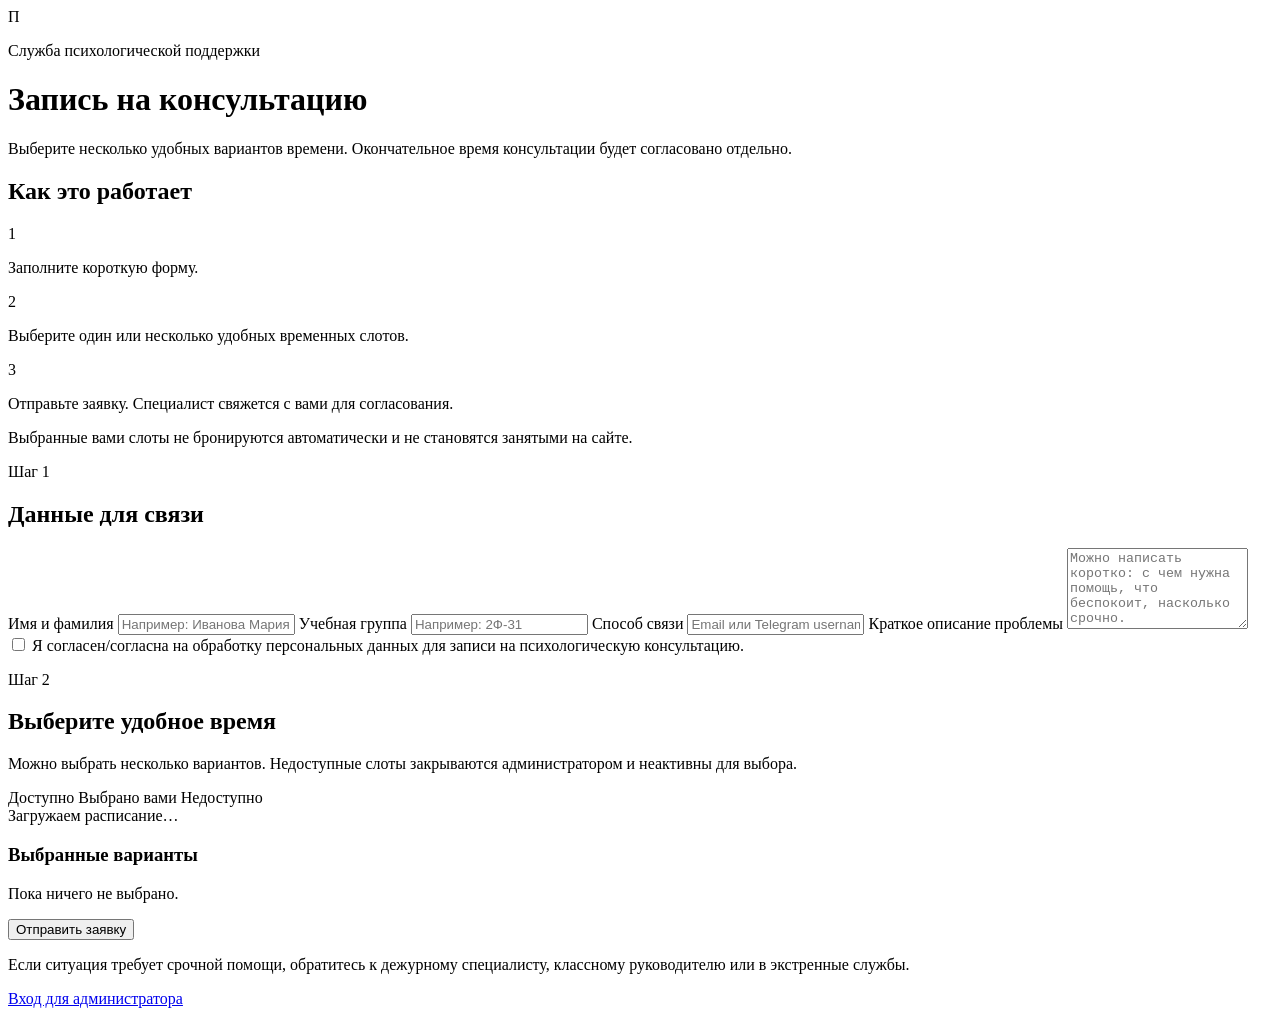
==== index.html @ 7b4ca80e "Create index.html" ====
<!doctype html>
<html lang="ru">
<head>
  <meta charset="utf-8" />
  <meta name="viewport" content="width=device-width, initial-scale=1" />

  <title>Запись на психологическую консультацию</title>

  <link rel="stylesheet" href="style.css" />
</head>

<body>
  <div class="page">
    <header class="site-header">
      <div class="brand">
        <div class="brand-mark">
          <span>П</span>
        </div>

        <div class="brand-text">
          <p class="eyebrow">Служба психологической поддержки</p>
          <h1>Запись на консультацию</h1>
        </div>
      </div>

      <p class="header-note">
        Выберите несколько удобных вариантов времени. Окончательное время консультации будет согласовано отдельно.
      </p>
    </header>

    <main>
      <section class="card intro-card">
        <h2>Как это работает</h2>

        <div class="steps">
          <div class="step">
            <span class="step-number">1</span>
            <p>Заполните короткую форму.</p>
          </div>

          <div class="step">
            <span class="step-number">2</span>
            <p>Выберите один или несколько удобных временных слотов.</p>
          </div>

          <div class="step">
            <span class="step-number">3</span>
            <p>Отправьте заявку. Специалист свяжется с вами для согласования.</p>
          </div>
        </div>

        <p class="soft-warning">
          Выбранные вами слоты не бронируются автоматически и не становятся занятыми на сайте.
        </p>
      </section>

      <form id="consultForm" class="card form-card">
        <div class="section-heading">
          <p class="eyebrow">Шаг 1</p>
          <h2>Данные для связи</h2>
        </div>

        <div class="form-grid">
          <label class="field">
            <span>Имя и фамилия</span>
            <input
              id="fullName"
              name="fullName"
              type="text"
              placeholder="Например: Иванова Мария"
              autocomplete="name"
              required
            />
          </label>

          <label class="field">
            <span>Учебная группа</span>
            <input
              id="group"
              name="group"
              type="text"
              placeholder="Например: 2Ф-31"
              required
            />
          </label>

          <label class="field field-wide">
            <span>Способ связи</span>
            <input
              id="contact"
              name="contact"
              type="text"
              placeholder="Email или Telegram username"
              required
            />
          </label>

          <label class="field field-wide">
            <span>Краткое описание проблемы</span>
            <textarea
              id="problem"
              name="problem"
              rows="5"
              placeholder="Можно написать коротко: с чем нужна помощь, что беспокоит, насколько срочно."
              required
            ></textarea>
          </label>
        </div>

        <label class="consent">
          <input id="consent" name="consent" type="checkbox" required />
          <span>
            Я согласен/согласна на обработку персональных данных для записи на психологическую консультацию.
          </span>
        </label>

        <div class="section-heading schedule-heading">
          <p class="eyebrow">Шаг 2</p>
          <h2>Выберите удобное время</h2>
          <p>
            Можно выбрать несколько вариантов. Недоступные слоты закрываются администратором и неактивны для выбора.
          </p>
        </div>

        <div class="legend">
          <span><i class="legend-dot free"></i> Доступно</span>
          <span><i class="legend-dot selected"></i> Выбрано вами</span>
          <span><i class="legend-dot closed"></i> Недоступно</span>
        </div>

        <div id="scheduleStatus" class="status-line">
          Загружаем расписание…
        </div>

        <div class="schedule-wrap">
          <div id="scheduleGrid" class="schedule-grid" aria-label="Расписание консультаций">
            <!-- Расписание создаётся автоматически через app.js -->
          </div>
        </div>

        <div class="selected-box">
          <h3>Выбранные варианты</h3>
          <p id="selectedSummary">Пока ничего не выбрано.</p>
        </div>

        <div id="statusMessage" class="message" hidden></div>

        <div class="actions">
          <button id="submitButton" class="primary-button" type="submit">
            Отправить заявку
          </button>
        </div>
      </form>
    </main>

    <footer class="site-footer">
      <p>
        Если ситуация требует срочной помощи, обратитесь к дежурному специалисту, классному руководителю или в экстренные службы.
      </p>

      <a href="admin.html">Вход для администратора</a>
    </footer>
  </div>

  <script src="config.js"></script>
  <script src="app.js"></script>
</body>
</html>
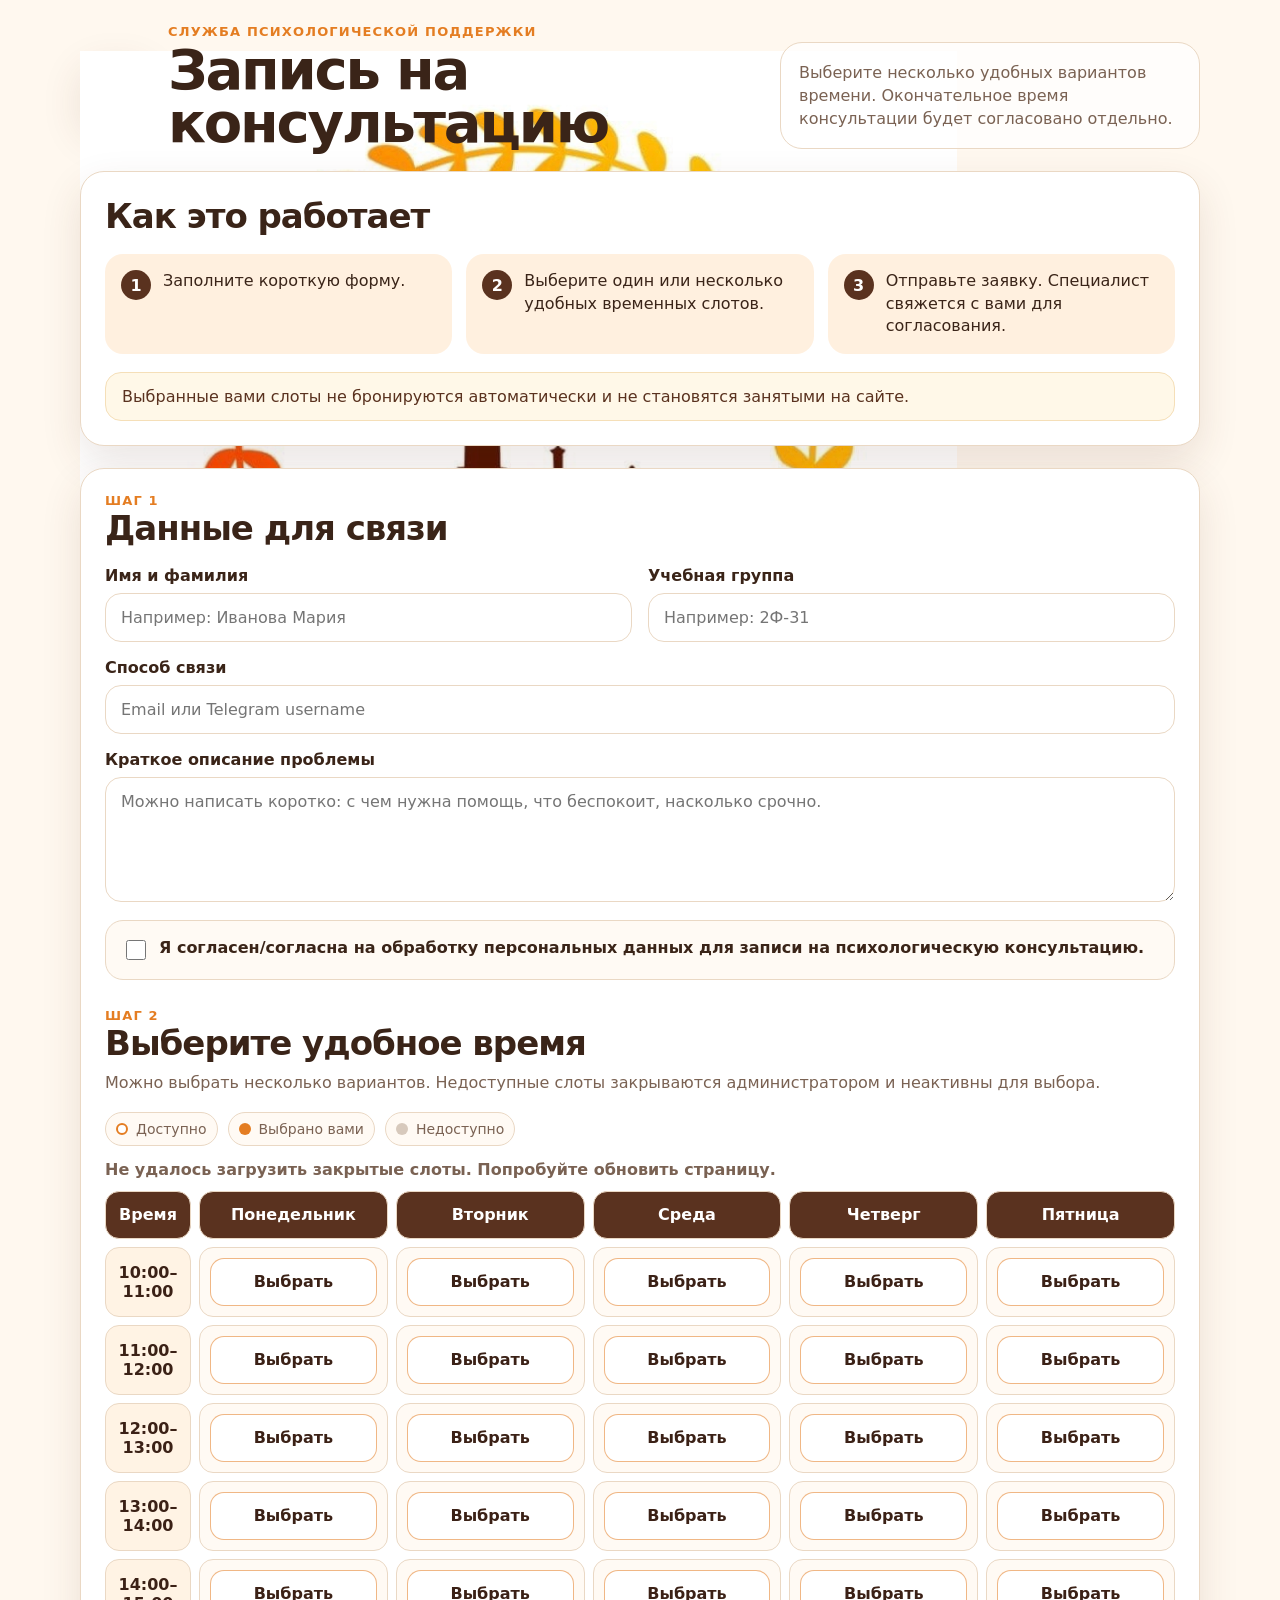
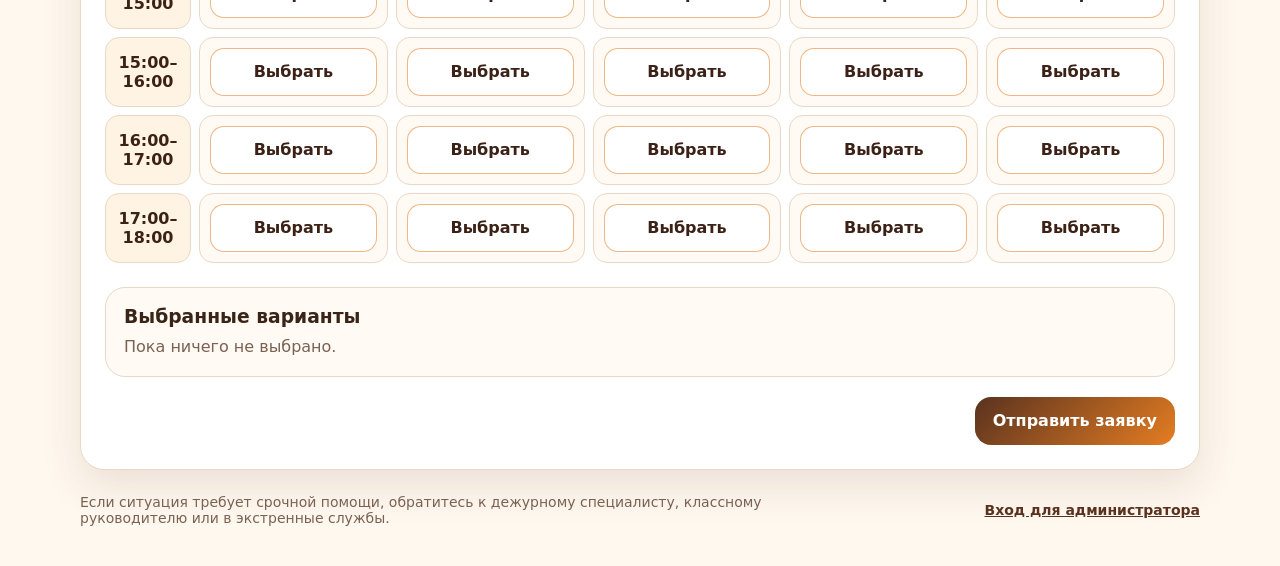
==== commit 62416628: "Update index.html" ====
--- a/index.html
+++ b/index.html
@@ -13,9 +13,9 @@
   <div class="page">
     <header class="site-header">
       <div class="brand">
-        <div class="brand-mark">
-          <span>П</span>
-        </div>
+        <div class="brand-mark logo-mark">
+  <img src="logo.png" alt="Логотип" />
+</div>
 
         <div class="brand-text">
           <p class="eyebrow">Служба психологической поддержки</p>
--- a/style.css
+++ b/style.css
@@ -0,0 +1,555 @@
+:root {
+  --bg: #fff8ef;
+  --card: #ffffff;
+  --text: #3a2418;
+  --muted: #7a6253;
+  --line: #ead8c4;
+  --brown: #5a321f;
+  --brown-dark: #3b2116;
+  --orange: #e47d22;
+  --yellow: #f5b83c;
+  --orange-soft: #fff0df;
+  --green: #2f8f5b;
+  --red: #b84a3a;
+  --shadow: 0 16px 40px rgba(90, 50, 31, 0.12);
+}
+
+* {
+  box-sizing: border-box;
+}
+
+body {
+  margin: 0;
+  font-family: system-ui, -apple-system, BlinkMacSystemFont, "Segoe UI", sans-serif;
+  background: var(--bg);
+  color: var(--text);
+}
+
+button,
+input,
+textarea {
+  font: inherit;
+}
+
+button {
+  cursor: pointer;
+}
+
+a {
+  color: var(--brown);
+  font-weight: 700;
+}
+
+.page {
+  width: min(1120px, calc(100% - 28px));
+  margin: 0 auto;
+  padding: 24px 0 40px;
+}
+
+.site-header {
+  display: grid;
+  grid-template-columns: 1fr minmax(260px, 420px);
+  gap: 24px;
+  align-items: end;
+  margin-bottom: 22px;
+}
+
+.brand {
+  display: flex;
+  align-items: center;
+  gap: 16px;
+}
+
+.brand-mark {
+  width: 72px;
+  height: 72px;
+  border-radius: 22px;
+  display: grid;
+  place-items: center;
+  background: linear-gradient(135deg, var(--yellow), var(--orange));
+  color: var(--brown-dark);
+  font-size: 34px;
+  font-weight: 900;
+  box-shadow: var(--shadow);
+}
+
+.brand-text h1 {
+  margin: 4px 0 0;
+  font-size: clamp(32px, 5vw, 56px);
+  line-height: 0.95;
+  letter-spacing: -0.04em;
+}
+
+.eyebrow {
+  margin: 0;
+  color: var(--orange);
+  font-size: 13px;
+  font-weight: 800;
+  text-transform: uppercase;
+  letter-spacing: 0.09em;
+}
+
+.header-note {
+  margin: 0;
+  padding: 18px;
+  border: 1px solid var(--line);
+  border-radius: 22px;
+  background: rgba(255, 255, 255, 0.75);
+  color: var(--muted);
+  line-height: 1.45;
+}
+
+main {
+  display: grid;
+  gap: 22px;
+}
+
+.card {
+  background: var(--card);
+  border: 1px solid var(--line);
+  border-radius: 24px;
+  box-shadow: var(--shadow);
+  padding: 24px;
+}
+
+.card h2 {
+  margin: 0;
+  font-size: clamp(24px, 3vw, 34px);
+  letter-spacing: -0.03em;
+}
+
+.steps {
+  display: grid;
+  grid-template-columns: repeat(3, 1fr);
+  gap: 14px;
+  margin-top: 18px;
+}
+
+.step {
+  display: flex;
+  gap: 12px;
+  padding: 16px;
+  border-radius: 18px;
+  background: var(--orange-soft);
+}
+
+.step p {
+  margin: 0;
+  line-height: 1.4;
+}
+
+.step-number {
+  width: 30px;
+  height: 30px;
+  flex: 0 0 30px;
+  display: grid;
+  place-items: center;
+  border-radius: 50%;
+  background: var(--brown);
+  color: #fff;
+  font-weight: 800;
+}
+
+.soft-warning {
+  margin: 18px 0 0;
+  padding: 14px 16px;
+  border-radius: 16px;
+  background: #fff8e8;
+  border: 1px solid #f5dfb8;
+  color: var(--brown);
+}
+
+.section-heading {
+  margin-bottom: 18px;
+}
+
+.section-heading p:not(.eyebrow) {
+  margin: 8px 0 0;
+  color: var(--muted);
+  line-height: 1.45;
+}
+
+.form-grid {
+  display: grid;
+  grid-template-columns: repeat(2, 1fr);
+  gap: 16px;
+}
+
+.field {
+  display: grid;
+  gap: 8px;
+}
+
+.field-wide {
+  grid-column: 1 / -1;
+}
+
+.field span,
+.consent span {
+  font-weight: 700;
+}
+
+input,
+textarea {
+  width: 100%;
+  border: 1px solid var(--line);
+  border-radius: 16px;
+  background: #fff;
+  color: var(--text);
+  padding: 14px 15px;
+  outline: none;
+}
+
+textarea {
+  min-height: 120px;
+  resize: vertical;
+}
+
+input:focus,
+textarea:focus {
+  border-color: var(--orange);
+  box-shadow: 0 0 0 4px rgba(228, 125, 34, 0.14);
+}
+
+.consent {
+  display: flex;
+  align-items: flex-start;
+  gap: 10px;
+  margin-top: 18px;
+  padding: 16px;
+  border-radius: 18px;
+  background: #fffaf4;
+  border: 1px solid var(--line);
+  line-height: 1.4;
+}
+
+.consent input {
+  width: 20px;
+  height: 20px;
+  flex: 0 0 20px;
+  accent-color: var(--orange);
+}
+
+.schedule-heading {
+  margin-top: 28px;
+}
+
+.legend {
+  display: flex;
+  flex-wrap: wrap;
+  gap: 10px;
+  margin-bottom: 14px;
+}
+
+.legend span {
+  display: inline-flex;
+  align-items: center;
+  gap: 8px;
+  padding: 8px 10px;
+  border-radius: 999px;
+  background: #fffaf4;
+  border: 1px solid var(--line);
+  color: var(--muted);
+  font-size: 14px;
+}
+
+.legend-dot {
+  width: 12px;
+  height: 12px;
+  border-radius: 50%;
+  display: inline-block;
+}
+
+.legend-dot.free {
+  background: #fff;
+  border: 2px solid var(--orange);
+}
+
+.legend-dot.selected {
+  background: var(--orange);
+}
+
+.legend-dot.closed {
+  background: #d7c9bc;
+}
+
+.status-line {
+  margin-bottom: 12px;
+  color: var(--muted);
+  font-weight: 650;
+}
+
+.schedule-wrap {
+  width: 100%;
+  overflow-x: auto;
+  padding-bottom: 6px;
+}
+
+.schedule-grid {
+  min-width: 780px;
+  display: grid;
+  grid-template-columns: 86px repeat(5, minmax(126px, 1fr));
+  gap: 8px;
+}
+
+.schedule-cell {
+  min-height: 48px;
+  display: grid;
+  place-items: center;
+  text-align: center;
+  padding: 10px;
+  border-radius: 14px;
+  border: 1px solid var(--line);
+  background: #fffaf4;
+}
+
+.schedule-cell.header {
+  background: var(--brown);
+  color: #fff;
+  font-weight: 800;
+}
+
+.schedule-cell.time {
+  background: #fff3e4;
+  color: var(--brown-dark);
+  font-weight: 800;
+}
+
+.slot-button {
+  width: 100%;
+  min-height: 48px;
+  border-radius: 14px;
+  border: 1px solid rgba(228, 125, 34, 0.55);
+  background: #fff;
+  color: var(--brown-dark);
+  font-weight: 800;
+}
+
+.slot-button.selected {
+  background: linear-gradient(135deg, var(--orange), var(--yellow));
+  border-color: transparent;
+}
+
+.slot-button.closed,
+.slot-button:disabled {
+  background: #e7ded5;
+  border-color: #d7c9bc;
+  color: #8a7b70;
+  cursor: not-allowed;
+  text-decoration: line-through;
+}
+
+.selected-box {
+  margin-top: 18px;
+  padding: 18px;
+  border-radius: 20px;
+  border: 1px solid var(--line);
+  background: #fffaf4;
+}
+
+.selected-box h3 {
+  margin: 0 0 8px;
+}
+
+.selected-box p {
+  margin: 0;
+  color: var(--muted);
+  line-height: 1.45;
+}
+
+.message {
+  margin-top: 18px;
+  padding: 16px;
+  border-radius: 18px;
+  line-height: 1.45;
+  font-weight: 700;
+}
+
+.message.success {
+  background: rgba(47, 143, 91, 0.12);
+  color: #236b45;
+  border: 1px solid rgba(47, 143, 91, 0.28);
+}
+
+.message.error {
+  background: rgba(184, 74, 58, 0.12);
+  color: #8c3328;
+  border: 1px solid rgba(184, 74, 58, 0.28);
+}
+
+.actions {
+  display: flex;
+  justify-content: flex-end;
+  margin-top: 20px;
+}
+
+.primary-button,
+.secondary-button,
+.danger-button {
+  border: 0;
+  border-radius: 16px;
+  min-height: 48px;
+  padding: 13px 18px;
+  font-weight: 900;
+}
+
+.primary-button {
+  background: linear-gradient(135deg, var(--brown), var(--orange));
+  color: #fff;
+}
+
+.secondary-button {
+  background: #fff3e4;
+  color: var(--brown-dark);
+  border: 1px solid var(--line);
+}
+
+.danger-button {
+  background: #f5e1dc;
+  color: #8c3328;
+}
+
+.site-footer {
+  display: flex;
+  justify-content: space-between;
+  gap: 16px;
+  align-items: center;
+  margin-top: 24px;
+  color: var(--muted);
+  font-size: 14px;
+}
+
+.site-footer p {
+  margin: 0;
+  max-width: 760px;
+}
+
+.admin-page .site-header {
+  grid-template-columns: 1fr;
+}
+
+.admin-layout {
+  display: grid;
+  gap: 22px;
+}
+
+.admin-card {
+  background: var(--card);
+  border: 1px solid var(--line);
+  border-radius: 24px;
+  box-shadow: var(--shadow);
+  padding: 24px;
+}
+
+.admin-login {
+  display: grid;
+  gap: 14px;
+  max-width: 520px;
+}
+
+.admin-toolbar {
+  display: flex;
+  flex-wrap: wrap;
+  gap: 10px;
+  justify-content: space-between;
+  align-items: center;
+  margin-bottom: 18px;
+}
+
+.admin-toolbar p {
+  margin: 0;
+  color: var(--muted);
+}
+
+.admin-slot {
+  display: grid;
+  gap: 8px;
+  padding: 10px;
+  border-radius: 14px;
+  background: #fffaf4;
+  border: 1px solid var(--line);
+}
+
+.admin-slot-title {
+  font-weight: 900;
+}
+
+.admin-slot-actions {
+  display: flex;
+  gap: 8px;
+}
+
+.admin-slot-actions button {
+  flex: 1;
+  min-height: 40px;
+  border-radius: 12px;
+  border: 0;
+  font-weight: 800;
+}
+
+.admin-slot-actions .close {
+  background: #f5e1dc;
+  color: #8c3328;
+}
+
+.admin-slot-actions .open {
+  background: rgba(47, 143, 91, 0.12);
+  color: #236b45;
+}
+
+.admin-slot.closed {
+  background: #e7ded5;
+  color: #8a7b70;
+}
+
+.hidden {
+  display: none !important;
+}
+
+@media (max-width: 860px) {
+  .page {
+    width: min(100% - 24px, 1120px);
+    padding-top: 18px;
+  }
+
+  .site-header {
+    grid-template-columns: 1fr;
+  }
+
+  .brand-mark {
+    width: 58px;
+    height: 58px;
+    font-size: 26px;
+    border-radius: 18px;
+  }
+
+  .steps,
+  .form-grid {
+    grid-template-columns: 1fr;
+  }
+
+  .card,
+  .admin-card {
+    padding: 18px;
+  }
+
+  .schedule-grid {
+    min-width: 700px;
+    grid-template-columns: 76px repeat(5, minmax(118px, 1fr));
+    gap: 6px;
+  }
+
+  .actions {
+    justify-content: stretch;
+  }
+
+  .primary-button,
+  .secondary-button,
+  .danger-button {
+    width: 100%;
+  }
+
+  .site-footer {
+    display: grid;
+  }
+}
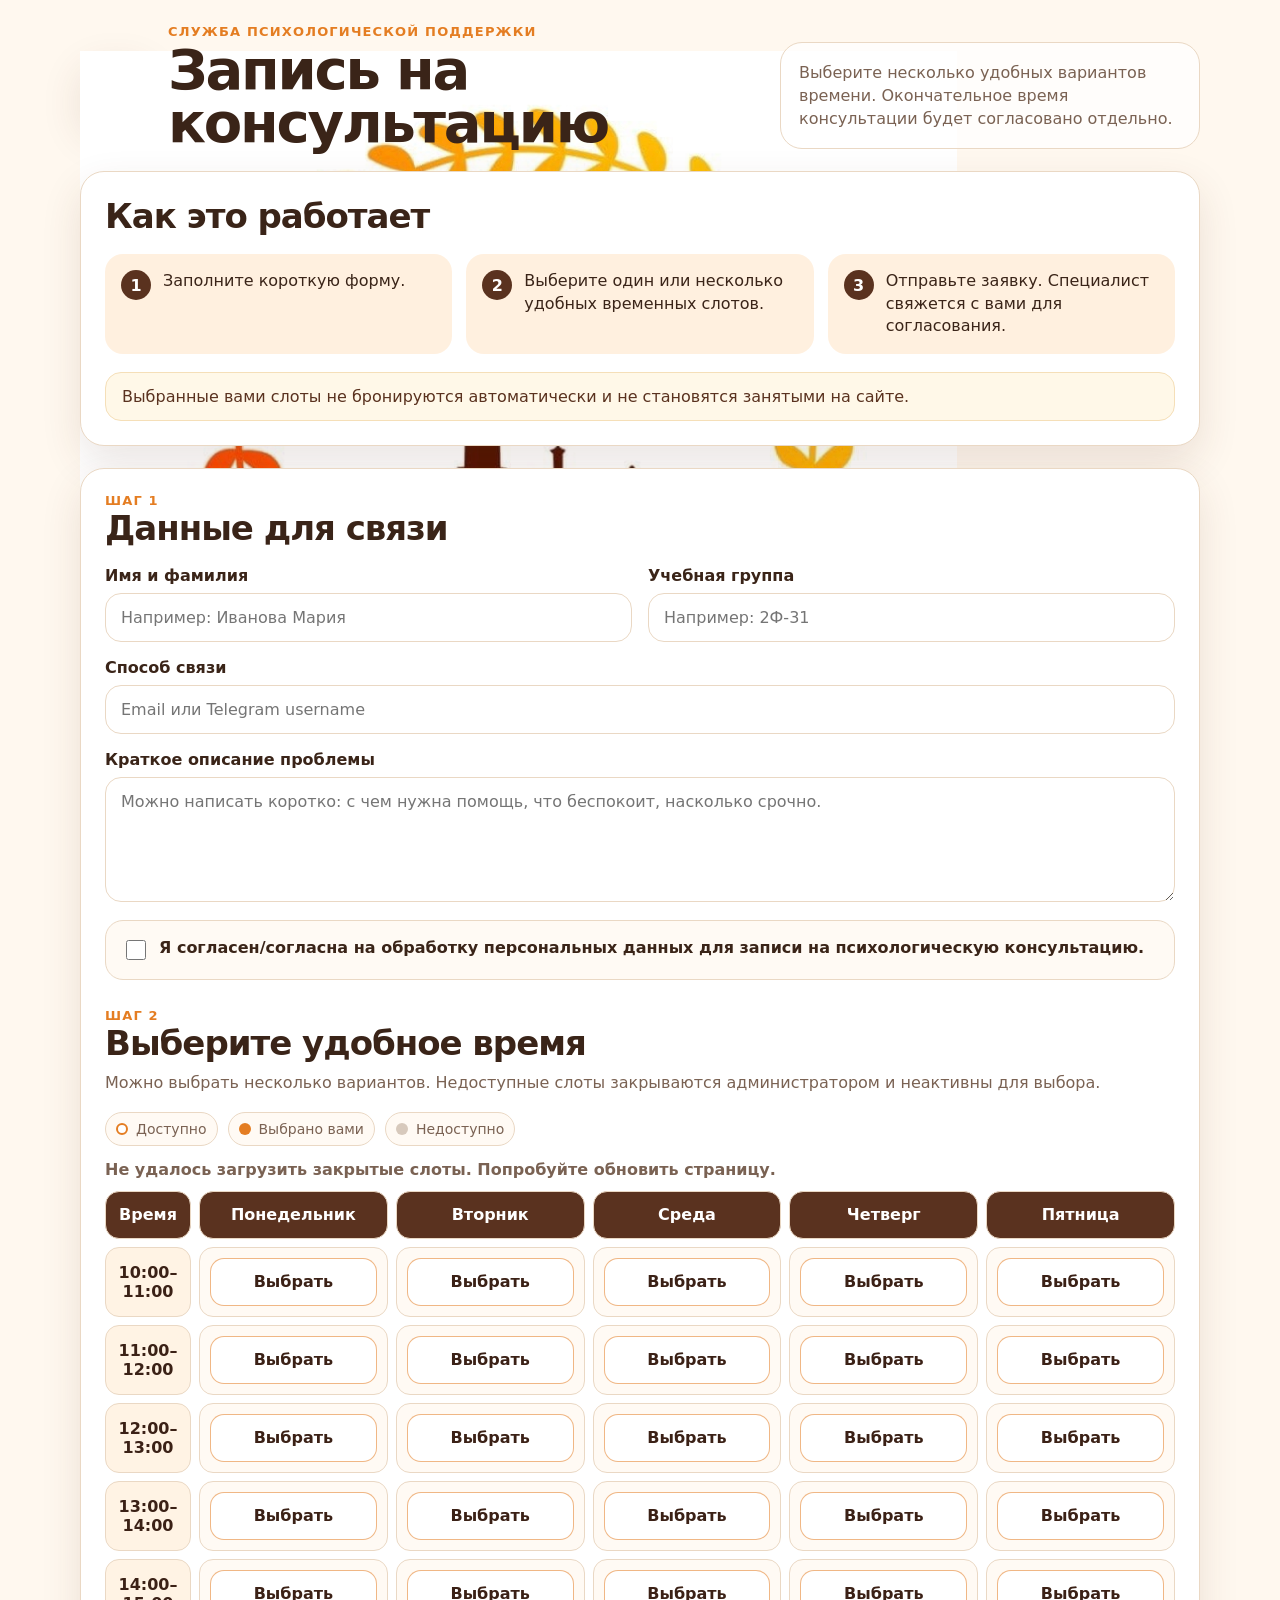
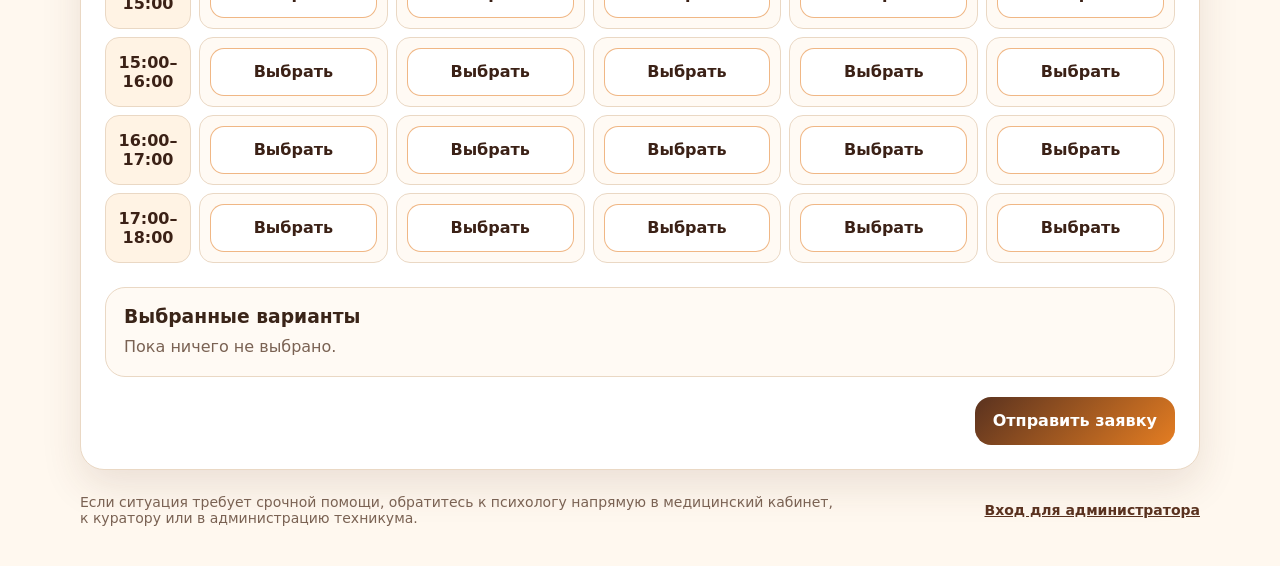
==== commit ef0529a4: "Update index.html" ====
--- a/index.html
+++ b/index.html
@@ -155,7 +155,7 @@
 
     <footer class="site-footer">
       <p>
-        Если ситуация требует срочной помощи, обратитесь к дежурному специалисту, классному руководителю или в экстренные службы.
+        Если ситуация требует срочной помощи, обратитесь к психологу напрямую в медицинский кабинет, к куратору или в администрацию техникума.
       </p>
 
       <a href="admin.html">Вход для администратора</a>
--- a/style.css
+++ b/style.css
@@ -522,7 +522,19 @@
     font-size: 26px;
     border-radius: 18px;
   }
-
+  
+.logo-mark {
+  background: #ffffff;
+  padding: 8px;
+  overflow: hidden;
+}
+
+.logo-mark img {
+  width: 100%;
+  height: 100%;
+  object-fit: contain;
+  display: block;
+}
   .steps,
   .form-grid {
     grid-template-columns: 1fr;
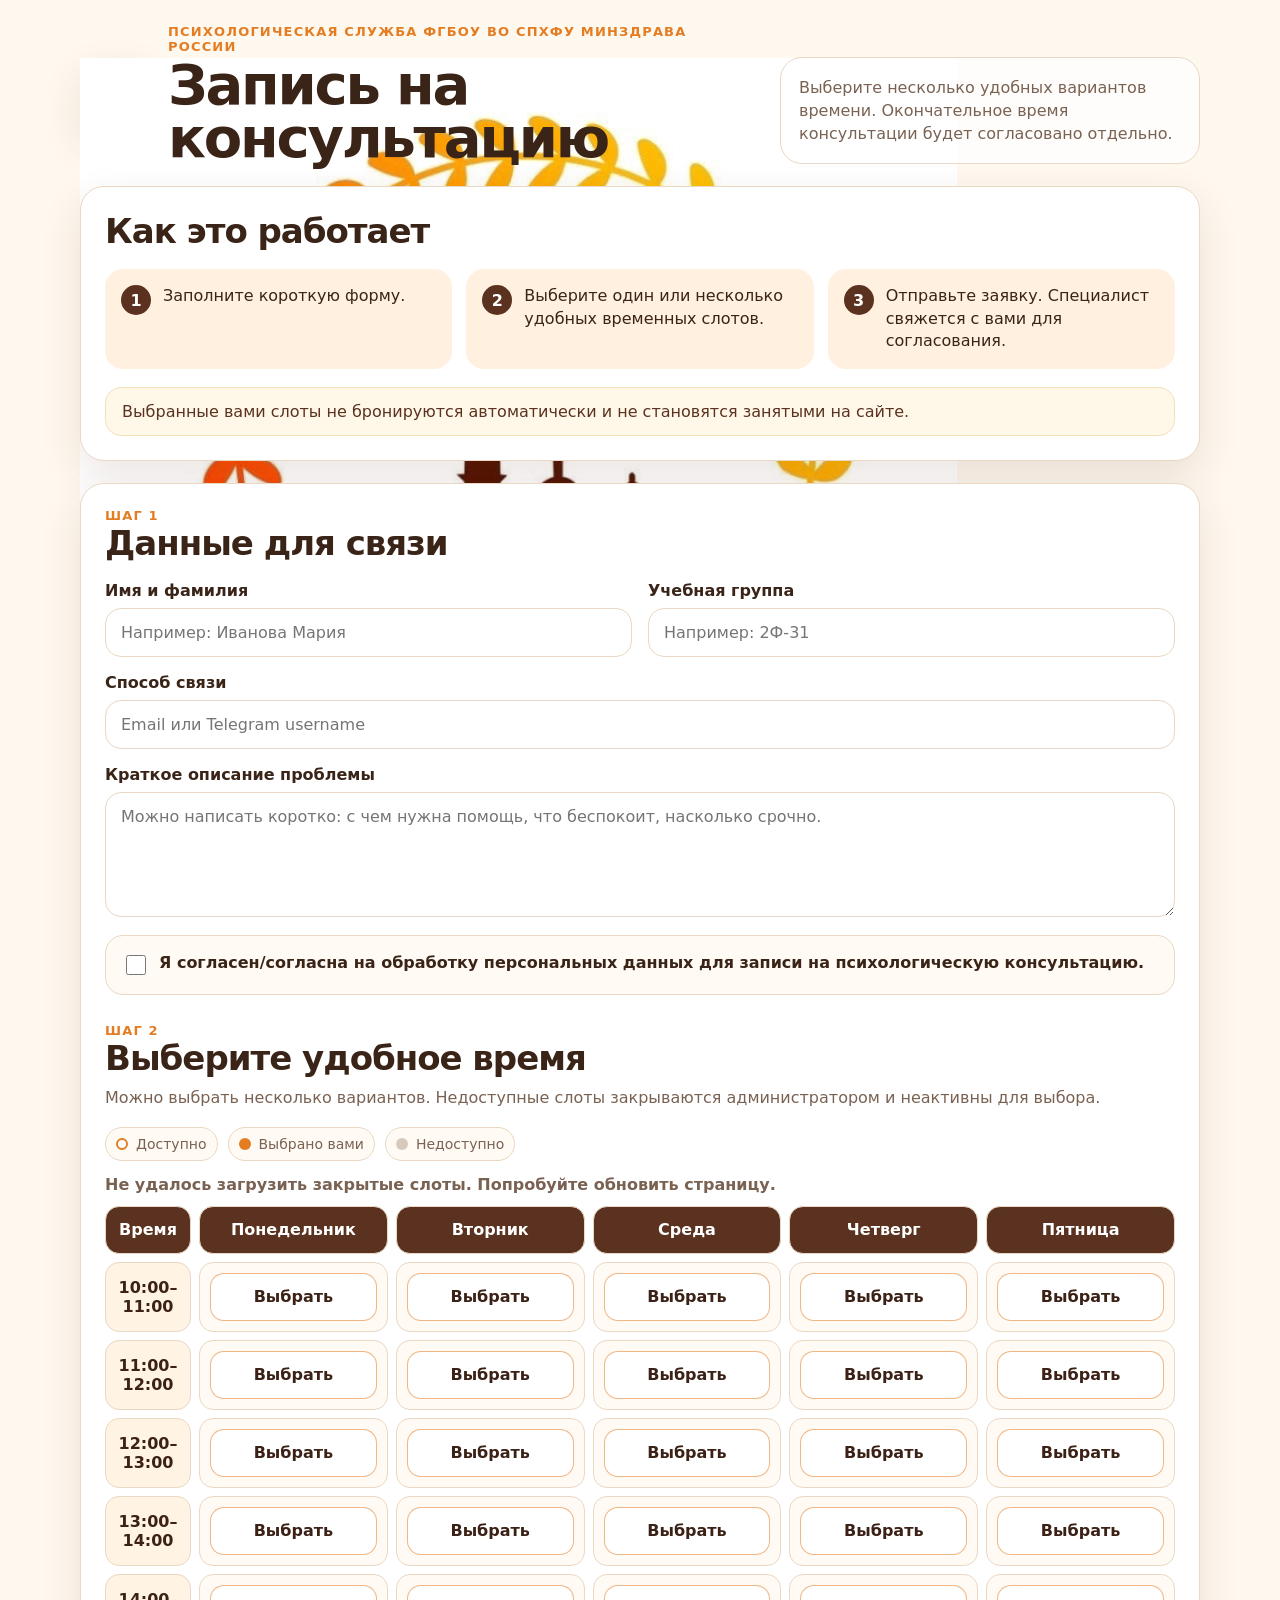
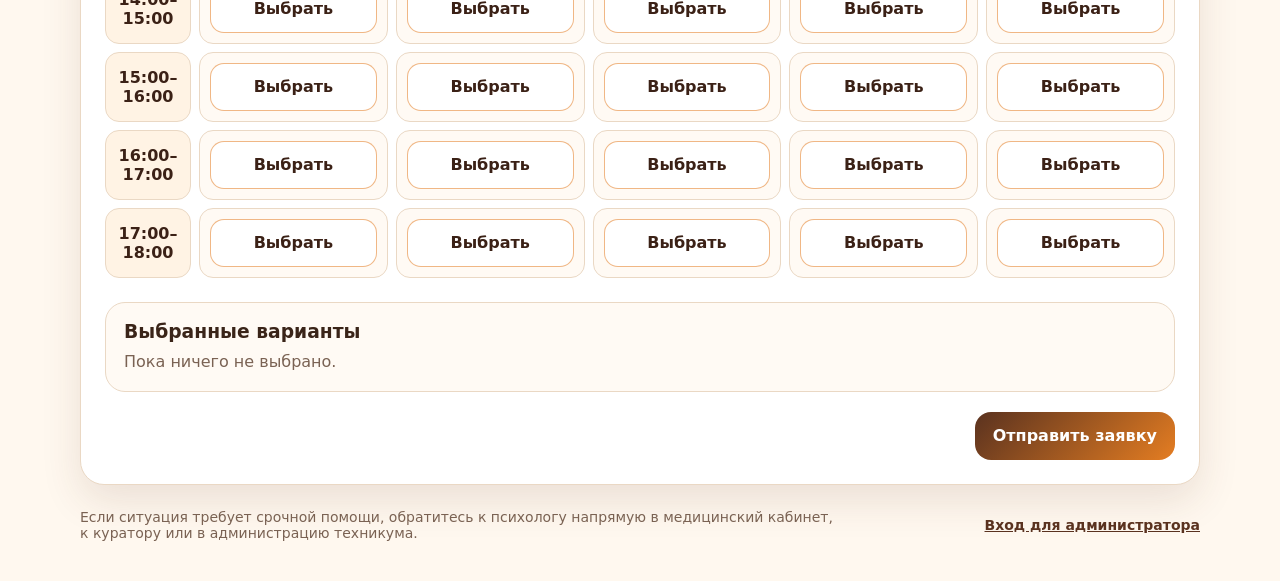
==== commit 67470417: "Update index.html" ====
--- a/index.html
+++ b/index.html
@@ -18,7 +18,7 @@
 </div>
 
         <div class="brand-text">
-          <p class="eyebrow">Служба психологической поддержки</p>
+          <p class="eyebrow">Психологическая служба ФГБОУ ВО СПХФУ Минздрава России</p>
           <h1>Запись на консультацию</h1>
         </div>
       </div>
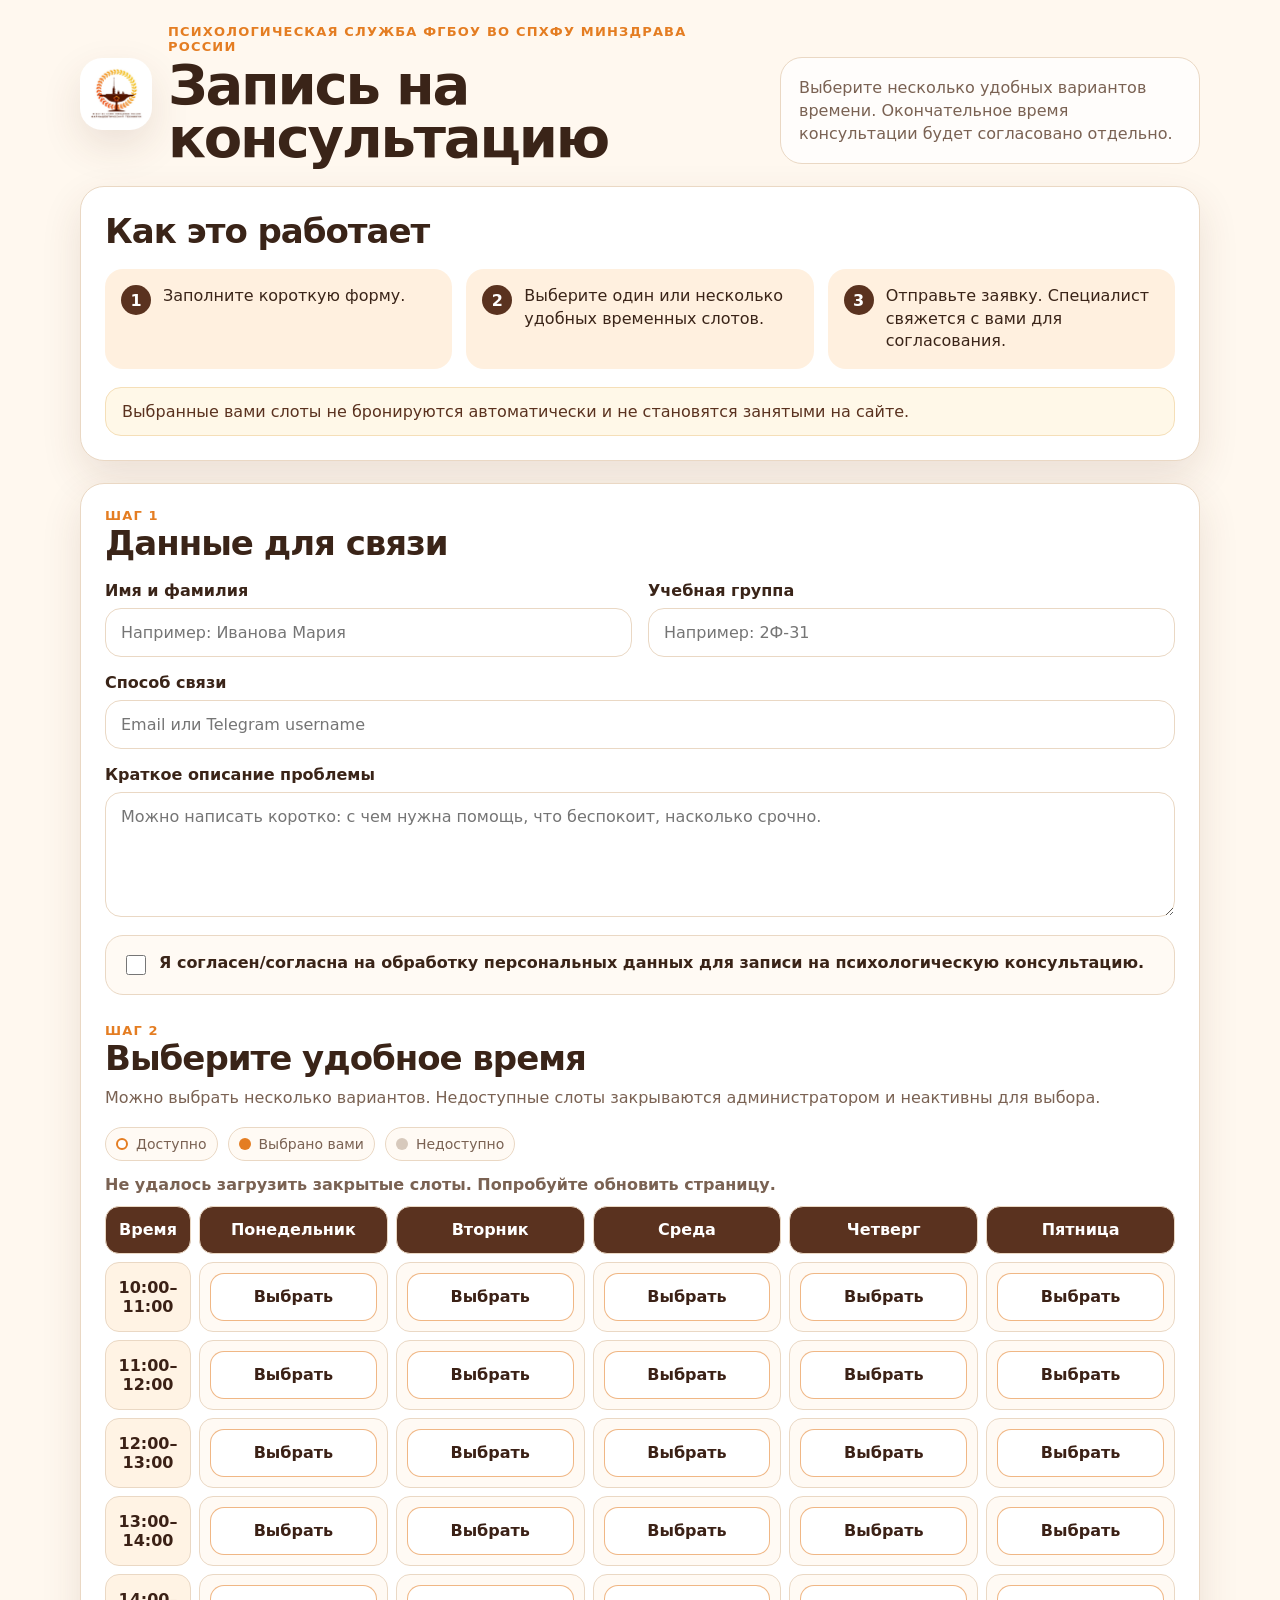
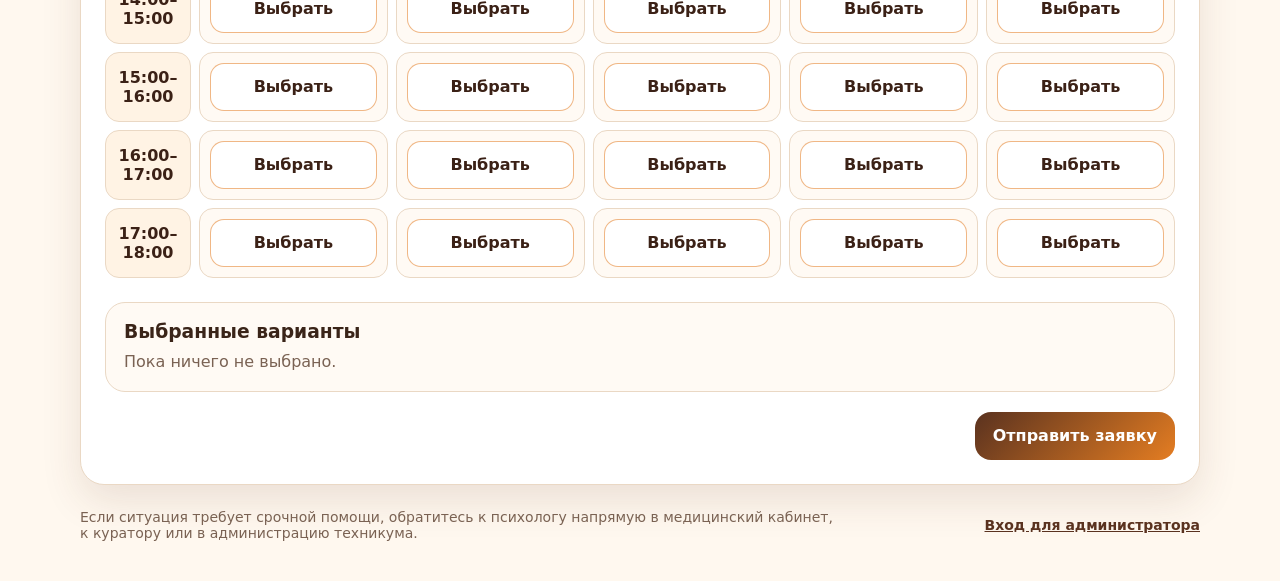
==== commit 3e3a9b28: "Update index.html" ====
--- a/index.html
+++ b/index.html
@@ -13,6 +13,7 @@
   <div class="page">
     <header class="site-header">
       <div class="brand">
+
         <div class="brand-mark logo-mark">
   <img src="logo.png" alt="Логотип" />
 </div>
--- a/style.css
+++ b/style.css
@@ -565,3 +565,96 @@
     display: grid;
   }
 }
+
+.brand-mark {
+  width: 72px;
+  height: 72px;
+  min-width: 72px;
+  max-width: 72px;
+  flex: 0 0 72px;
+  overflow: hidden;
+}
+
+.logo-mark {
+  background: #ffffff;
+  padding: 8px;
+  display: grid;
+  place-items: center;
+}
+
+.logo-mark img {
+  display: block;
+  width: 100%;
+  height: 100%;
+  max-width: 56px;
+  max-height: 56px;
+  object-fit: contain;
+}
+
+@media (max-width: 860px) {
+  .brand-mark {
+    width: 58px;
+    height: 58px;
+    min-width: 58px;
+    max-width: 58px;
+    flex: 0 0 58px;
+  }
+
+  .logo-mark img {
+    max-width: 44px;
+    max-height: 44px;
+  }
+}
+
+/* Жёсткая фиксация логотипа */
+.brand-mark,
+.brand-mark.logo-mark {
+  width: 72px !important;
+  height: 72px !important;
+  min-width: 72px !important;
+  max-width: 72px !important;
+  min-height: 72px !important;
+  max-height: 72px !important;
+  flex: 0 0 72px !important;
+  overflow: hidden !important;
+  display: grid !important;
+  place-items: center !important;
+}
+
+.logo-mark {
+  background: #ffffff !important;
+  padding: 8px !important;
+}
+
+.logo-mark img,
+.brand-mark img,
+.brand img {
+  display: block !important;
+  width: 56px !important;
+  height: 56px !important;
+  max-width: 56px !important;
+  max-height: 56px !important;
+  object-fit: contain !important;
+}
+
+@media (max-width: 860px) {
+  .brand-mark,
+  .brand-mark.logo-mark {
+    width: 58px !important;
+    height: 58px !important;
+    min-width: 58px !important;
+    max-width: 58px !important;
+    min-height: 58px !important;
+    max-height: 58px !important;
+    flex: 0 0 58px !important;
+  }
+
+  .logo-mark img,
+  .brand-mark img,
+  .brand img {
+    width: 44px !important;
+    height: 44px !important;
+    max-width: 44px !important;
+    max-height: 44px !important;
+  }
+}
